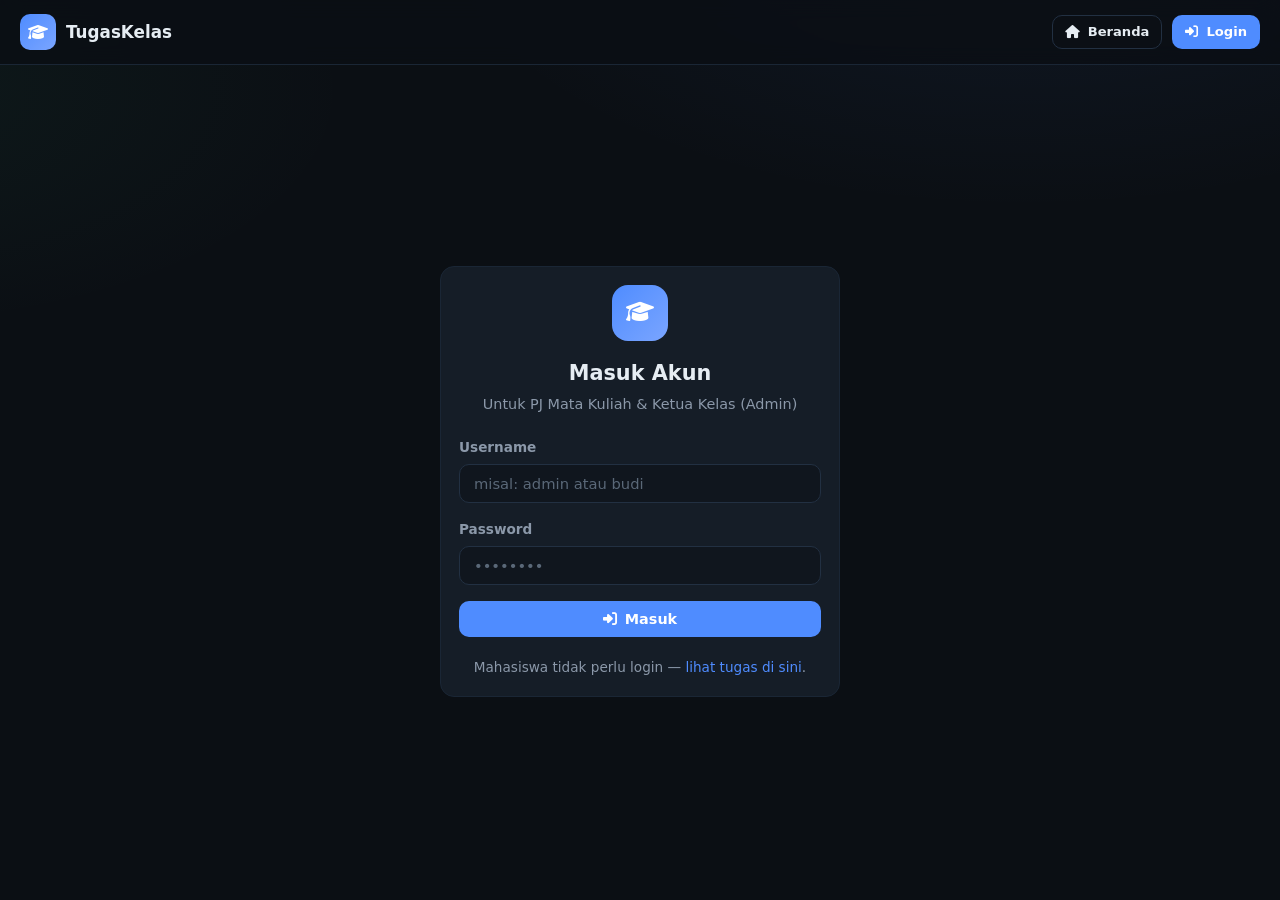
==== admin.html @ 450c9c96 "first commit" ====
<!DOCTYPE html>
<html lang="id">
<head>
  <meta charset="UTF-8" />
  <meta name="viewport" content="width=device-width, initial-scale=1.0" />
  <title>Admin — TugasKelas</title>
  <link rel="stylesheet" href="assets/css/style.css?v=4" />
  <link rel="stylesheet" href="assets/vendor/fontawesome/css/all.min.css?v=4" />
</head>
<body>
  <header id="app-header"></header>

  <main class="container">
    <section class="page-head">
      <h1><i class="fa-solid fa-gauge-high"></i> Dashboard Admin</h1>
      <p>Kelola mata kuliah, akun PJ, dan pantau aktivitas tugas kelas.</p>
    </section>

    <!-- Statistik -->
    <section class="grid grid-4">
      <div class="card stat-card">
        <span class="stat-icon"><i class="fa-solid fa-book-open"></i></span>
        <span class="stat-value" id="stat-matkul">–</span>
        <span class="stat-label">Mata Kuliah</span>
      </div>
      <div class="card stat-card">
        <span class="stat-icon"><i class="fa-solid fa-user-tie"></i></span>
        <span class="stat-value" id="stat-pj">–</span>
        <span class="stat-label">Akun PJ</span>
      </div>
      <div class="card stat-card">
        <span class="stat-icon"><i class="fa-solid fa-clipboard-list"></i></span>
        <span class="stat-value" id="stat-tugas">–</span>
        <span class="stat-label">Total Tugas</span>
      </div>
      <div class="card stat-card">
        <span class="stat-icon"><i class="fa-solid fa-hourglass-half"></i></span>
        <span class="stat-value" id="stat-aktif">–</span>
        <span class="stat-label">Tugas Aktif</span>
      </div>
    </section>

    <!-- Tabs -->
    <div class="tabs mt-3">
      <button class="tab-btn active" data-tab="tab-matkul"><i class="fa-solid fa-book"></i> Mata Kuliah</button>
      <button class="tab-btn" data-tab="tab-pj"><i class="fa-solid fa-users"></i> Akun PJ</button>
    </div>

    <!-- Tab: Mata Kuliah -->
    <section id="tab-matkul" class="tab-pane active">
      <div class="flex-between mb-2">
        <h2>Daftar Mata Kuliah</h2>
        <button class="btn btn-primary" id="btn-add-matkul">
          <i class="fa-solid fa-plus"></i> Tambah Matkul
        </button>
      </div>
      <div class="table-wrap">
        <table class="table">
          <thead>
            <tr>
              <th>Kode</th><th>Nama</th><th>PJ</th><th>Tugas</th><th>Status</th><th>Aksi</th>
            </tr>
          </thead>
          <tbody id="matkul-tbody"></tbody>
        </table>
      </div>
    </section>

    <!-- Tab: Akun PJ -->
    <section id="tab-pj" class="tab-pane">
      <div class="flex-between mb-2">
        <h2>Daftar Akun</h2>
        <button class="btn btn-primary" id="btn-add-pj">
          <i class="fa-solid fa-user-plus"></i> Buat Akun
        </button>
      </div>
      <div class="table-wrap">
        <table class="table">
          <thead>
            <tr>
              <th>Nama</th><th>Username</th><th>Role</th><th>Matkul Diampu</th><th>Status</th><th>Aksi</th>
            </tr>
          </thead>
          <tbody id="pj-tbody"></tbody>
        </table>
      </div>
    </section>
  </main>

  <script src="assets/vendor/supabase.js?v=8"></script>
  <script src="assets/js/config.js?v=8"></script>
  <script src="assets/js/supabase-client.js?v=8"></script>
  <script src="assets/js/utils.js?v=8"></script>
  <script src="assets/js/ui.js?v=8"></script>
  <script src="assets/js/admin.js?v=8"></script>
</body>
</html>
---- assets/css/style.css ----
/* ============================================================
   Manajemen Tugas Kelas — Clean Dark Mode / Academic Dashboard
   Mobile-first, card-based
   ============================================================ */

:root {
  --bg: #0b0f14;
  --bg-soft: #10161e;
  --card: #151d27;
  --card-hover: #1a2431;
  --border: #223042;
  --border-soft: #1a2635;
  --text: #e6edf3;
  --muted: #8b98a9;
  --primary: #4f8cff;
  --primary-strong: #3b76e6;
  --primary-soft: rgba(79, 140, 255, 0.14);
  --danger: #ff5d6c;
  --danger-soft: rgba(255, 93, 108, 0.14);
  --warning: #ffb648;
  --warning-soft: rgba(255, 182, 72, 0.14);
  --success: #3fd68f;
  --success-soft: rgba(63, 214, 143, 0.14);
  --radius: 14px;
  --radius-sm: 10px;
  --shadow: 0 8px 28px rgba(0, 0, 0, 0.35);
  --font: "Segoe UI", system-ui, -apple-system, Roboto, "Helvetica Neue", sans-serif;
}

* { margin: 0; padding: 0; box-sizing: border-box; }

html { scroll-behavior: smooth; }

body {
  font-family: var(--font);
  background:
    radial-gradient(1000px 500px at 80% -10%, rgba(79, 140, 255, 0.08), transparent 60%),
    radial-gradient(800px 400px at -10% 10%, rgba(63, 214, 143, 0.05), transparent 60%),
    var(--bg);
  color: var(--text);
  min-height: 100vh;
  line-height: 1.55;
}

a { color: var(--primary); text-decoration: none; }
a:hover { text-decoration: underline; }

/* ---------- Navbar ---------- */
.navbar {
  position: sticky;
  top: 0;
  z-index: 50;
  display: flex;
  align-items: center;
  justify-content: space-between;
  gap: 12px;
  padding: 14px 20px;
  background: rgba(11, 15, 20, 0.85);
  backdrop-filter: blur(10px);
  border-bottom: 1px solid var(--border-soft);
}

.brand {
  display: flex;
  align-items: center;
  gap: 10px;
  font-weight: 700;
  font-size: 1.05rem;
  color: var(--text);
}
.brand:hover { text-decoration: none; }
.brand .logo {
  width: 36px; height: 36px;
  display: grid; place-items: center;
  border-radius: 10px;
  background: linear-gradient(135deg, var(--primary), #7aa5ff);
  color: #fff;
  font-size: 1rem;
}

.nav-actions { display: flex; align-items: center; gap: 10px; }

.nav-user {
  display: flex; align-items: center; gap: 8px;
  color: var(--muted); font-size: 0.9rem;
}
.nav-user strong { color: var(--text); }

/* ---------- Layout ---------- */
.container { max-width: 1100px; margin: 0 auto; padding: 24px 20px 80px; }

.page-head { margin-bottom: 22px; }
.page-head h1 { font-size: 1.6rem; letter-spacing: -0.02em; }
.page-head p { color: var(--muted); margin-top: 4px; }

.section-title {
  display: flex; align-items: center; justify-content: space-between;
  gap: 12px; margin: 26px 0 14px;
}
.section-title h2 { font-size: 1.15rem; }
.section-title .link { font-size: 0.88rem; }

/* ---------- Grid & Cards ---------- */
.grid { display: grid; gap: 14px; }
.grid-2 { grid-template-columns: 1fr; }
.grid-3 { grid-template-columns: 1fr; }
.grid-4 { grid-template-columns: repeat(2, 1fr); }

@media (min-width: 700px) {
  .grid-2 { grid-template-columns: repeat(2, 1fr); }
  .grid-3 { grid-template-columns: repeat(3, 1fr); }
  .grid-4 { grid-template-columns: repeat(4, 1fr); }
}

.card {
  background: var(--card);
  border: 1px solid var(--border-soft);
  border-radius: var(--radius);
  padding: 18px;
  transition: border-color 0.15s ease, transform 0.15s ease, background 0.15s ease;
}
.card.clickable { cursor: pointer; }
.card.clickable:hover {
  background: var(--card-hover);
  border-color: var(--border);
  transform: translateY(-2px);
}

.card h3 { font-size: 1.02rem; margin-bottom: 4px; }
.card .sub { color: var(--muted); font-size: 0.88rem; }

.stat-card { display: flex; flex-direction: column; gap: 6px; }
.stat-card .stat-icon {
  width: 38px; height: 38px;
  display: grid; place-items: center;
  border-radius: 10px;
  background: var(--primary-soft);
  color: var(--primary);
  font-size: 1rem;
}
.stat-card .stat-value { font-size: 1.7rem; font-weight: 700; letter-spacing: -0.03em; }
.stat-card .stat-label { color: var(--muted); font-size: 0.85rem; }

/* ---------- Task card ---------- */
.task-card { display: flex; flex-direction: column; gap: 10px; }
.task-card .task-top {
  display: flex; align-items: flex-start; justify-content: space-between; gap: 10px;
}
.task-card .task-title { font-weight: 600; font-size: 1rem; }
.task-card .task-desc {
  color: var(--muted); font-size: 0.88rem;
  display: -webkit-box; -webkit-line-clamp: 2; -webkit-box-orient: vertical;
  overflow: hidden;
}
.task-meta {
  display: flex; flex-wrap: wrap; gap: 8px; align-items: center;
  font-size: 0.8rem; color: var(--muted);
}
.task-meta .chip {
  display: inline-flex; align-items: center; gap: 6px;
  background: var(--bg-soft);
  border: 1px solid var(--border-soft);
  padding: 3px 10px; border-radius: 999px;
}
.task-actions { display: flex; gap: 8px; margin-top: auto; padding-top: 4px; }

/* ---------- Badges & deadline status ---------- */
.badge {
  display: inline-flex; align-items: center; gap: 6px;
  padding: 3px 11px; border-radius: 999px;
  font-size: 0.78rem; font-weight: 600; white-space: nowrap;
}
.badge-late   { background: var(--danger-soft);  color: var(--danger); }
.badge-today  { background: var(--danger-soft);  color: var(--danger); }
.badge-soon   { background: var(--warning-soft); color: var(--warning); }
.badge-safe   { background: var(--success-soft); color: var(--success); }
.badge-muted  { background: var(--bg-soft); color: var(--muted); }
.badge-primary{ background: var(--primary-soft); color: var(--primary); }

.dot { width: 8px; height: 8px; border-radius: 50%; display: inline-block; }
.dot-late { background: var(--danger); }
.dot-soon { background: var(--warning); }
.dot-safe { background: var(--success); }

/* ---------- Buttons ---------- */
.btn {
  display: inline-flex; align-items: center; justify-content: center; gap: 8px;
  padding: 9px 16px;
  border: 1px solid transparent;
  border-radius: var(--radius-sm);
  font-family: inherit; font-size: 0.9rem; font-weight: 600;
  cursor: pointer;
  transition: filter 0.15s ease, background 0.15s ease, border-color 0.15s ease;
  text-decoration: none !important;
  white-space: nowrap;
}
.btn:disabled { opacity: 0.55; cursor: not-allowed; }
.btn-primary { background: var(--primary); color: #fff; }
.btn-primary:hover:not(:disabled) { background: var(--primary-strong); }
.btn-ghost {
  background: transparent; color: var(--text);
  border-color: var(--border);
}
.btn-ghost:hover:not(:disabled) { background: var(--bg-soft); }
.btn-danger { background: var(--danger-soft); color: var(--danger); border-color: transparent; }
.btn-danger:hover:not(:disabled) { filter: brightness(1.15); }
.btn-sm { padding: 6px 12px; font-size: 0.82rem; }
.btn-block { width: 100%; }
.btn-icon { padding: 8px; }

/* ---------- Forms ---------- */
.form-group { margin-bottom: 16px; }
.form-group label {
  display: block; margin-bottom: 6px;
  font-size: 0.85rem; font-weight: 600; color: var(--muted);
}
.form-group .hint { font-size: 0.78rem; color: var(--muted); margin-top: 5px; }

.input, select.input, textarea.input {
  width: 100%;
  padding: 10px 14px;
  background: var(--bg-soft);
  border: 1px solid var(--border);
  border-radius: var(--radius-sm);
  color: var(--text);
  font-family: inherit; font-size: 0.92rem;
  outline: none;
  transition: border-color 0.15s ease, box-shadow 0.15s ease;
}
.input:focus { border-color: var(--primary); box-shadow: 0 0 0 3px var(--primary-soft); }
.input::placeholder { color: #5a6878; }
textarea.input { resize: vertical; min-height: 90px; }
select.input option { background: var(--bg-soft); }

.form-row { display: grid; gap: 14px; grid-template-columns: 1fr; }
@media (min-width: 640px) { .form-row-2 { grid-template-columns: 1fr 1fr; } }

input[type="datetime-local"] { color-scheme: dark; }

/* ---------- Search / Filter bar ---------- */
.toolbar {
  display: flex; flex-wrap: wrap; gap: 10px;
  margin-bottom: 18px;
}
.toolbar .search-box { position: relative; flex: 1 1 220px; }
.toolbar .search-box i {
  position: absolute; left: 13px; top: 50%;
  transform: translateY(-50%); color: var(--muted); font-size: 0.85rem;
}
.toolbar .search-box .input { padding-left: 36px; }
.toolbar select.input { flex: 0 1 200px; }

/* ---------- Empty & loading state ---------- */
.empty-state {
  text-align: center;
  padding: 48px 20px;
  border: 1px dashed var(--border);
  border-radius: var(--radius);
  color: var(--muted);
}
.empty-state i { font-size: 1.8rem; margin-bottom: 10px; display: block; color: var(--border); }
.empty-state p { font-size: 0.92rem; }

.loading { display: flex; align-items: center; justify-content: center; gap: 10px; padding: 40px; color: var(--muted); }
.spinner {
  width: 22px; height: 22px;
  border: 3px solid var(--border);
  border-top-color: var(--primary);
  border-radius: 50%;
  animation: spin 0.8s linear infinite;
}
@keyframes spin { to { transform: rotate(360deg); } }

.skeleton {
  border-radius: var(--radius);
  background: linear-gradient(90deg, var(--card) 25%, var(--card-hover) 50%, var(--card) 75%);
  background-size: 200% 100%;
  animation: shimmer 1.3s infinite;
  height: 110px;
}
@keyframes shimmer { to { background-position: -200% 0; } }

/* ---------- Modal ---------- */
.modal-overlay {
  position: fixed; inset: 0; z-index: 100;
  display: none;
  align-items: flex-start; justify-content: center;
  padding: 24px 16px;
  background: rgba(4, 7, 10, 0.72);
  backdrop-filter: blur(4px);
  overflow-y: auto;
}
.modal-overlay.open { display: flex; }

.modal {
  width: 100%; max-width: 560px;
  background: var(--card);
  border: 1px solid var(--border);
  border-radius: var(--radius);
  box-shadow: var(--shadow);
  animation: modalIn 0.18s ease;
  margin: auto 0;
}
.modal-lg { max-width: 720px; }
@keyframes modalIn {
  from { opacity: 0; transform: translateY(14px) scale(0.98); }
  to   { opacity: 1; transform: none; }
}

.modal-head {
  display: flex; align-items: center; justify-content: space-between;
  gap: 12px; padding: 16px 20px;
  border-bottom: 1px solid var(--border-soft);
}
.modal-head h3 { font-size: 1.05rem; }
.modal-close {
  background: none; border: none; color: var(--muted);
  font-size: 1.1rem; cursor: pointer; padding: 6px; border-radius: 8px;
}
.modal-close:hover { background: var(--bg-soft); color: var(--text); }
.modal-body { padding: 20px; max-height: 70vh; overflow-y: auto; }
.modal-foot {
  display: flex; justify-content: flex-end; gap: 10px;
  padding: 14px 20px;
  border-top: 1px solid var(--border-soft);
}

.detail-list { display: grid; gap: 12px; }
.detail-item .d-label {
  font-size: 0.75rem; text-transform: uppercase; letter-spacing: 0.06em;
  color: var(--muted); margin-bottom: 3px; font-weight: 700;
}
.detail-item .d-value { font-size: 0.94rem; white-space: pre-wrap; word-break: break-word; }

/* ---------- Table ---------- */
.table-wrap { overflow-x: auto; border: 1px solid var(--border-soft); border-radius: var(--radius); }
table.table { width: 100%; border-collapse: collapse; font-size: 0.9rem; min-width: 640px; }
.table th, .table td {
  padding: 12px 14px; text-align: left;
  border-bottom: 1px solid var(--border-soft);
}
.table th {
  background: var(--bg-soft);
  color: var(--muted);
  font-size: 0.78rem; text-transform: uppercase; letter-spacing: 0.05em;
}
.table tr:last-child td { border-bottom: none; }
.table tbody tr:hover { background: var(--card-hover); }
.table .row-actions { display: flex; gap: 6px; }

/* ---------- Toast ---------- */
#toast-container {
  position: fixed; bottom: 20px; right: 20px; z-index: 200;
  display: flex; flex-direction: column; gap: 10px;
  max-width: min(360px, calc(100vw - 40px));
}
.toast {
  display: flex; align-items: center; gap: 10px;
  background: var(--card);
  border: 1px solid var(--border);
  border-left: 4px solid var(--primary);
  border-radius: var(--radius-sm);
  padding: 12px 16px;
  font-size: 0.9rem;
  box-shadow: var(--shadow);
  animation: toastIn 0.2s ease;
}
.toast.success { border-left-color: var(--success); }
.toast.error   { border-left-color: var(--danger); }
.toast i { font-size: 1rem; }
.toast.success i { color: var(--success); }
.toast.error i   { color: var(--danger); }
.toast.info i    { color: var(--primary); }
@keyframes toastIn {
  from { opacity: 0; transform: translateX(24px); }
  to   { opacity: 1; transform: none; }
}
.toast.hide { opacity: 0; transition: opacity 0.25s ease; }

/* ---------- Tabs (PJ/Admin) ---------- */
.tabs {
  display: flex; gap: 6px;
  background: var(--bg-soft);
  border: 1px solid var(--border-soft);
  border-radius: var(--radius-sm);
  padding: 4px;
  margin-bottom: 20px;
  overflow-x: auto;
}
.tab-btn {
  flex: 1;
  padding: 9px 14px;
  background: none; border: none; border-radius: 8px;
  color: var(--muted); font-family: inherit; font-weight: 600; font-size: 0.88rem;
  cursor: pointer; white-space: nowrap;
}
.tab-btn.active { background: var(--primary); color: #fff; }
.tab-pane { display: none; }
.tab-pane.active { display: block; }

/* ---------- Login ---------- */
.auth-wrap {
  min-height: calc(100vh - 67px);
  display: grid; place-items: center;
  padding: 24px 16px;
}
.auth-card { width: 100%; max-width: 400px; }
.auth-card .auth-logo {
  width: 56px; height: 56px; margin: 0 auto 16px;
  display: grid; place-items: center;
  border-radius: 16px;
  background: linear-gradient(135deg, var(--primary), #7aa5ff);
  color: #fff; font-size: 1.4rem;
}
.auth-card h1 { text-align: center; font-size: 1.3rem; margin-bottom: 4px; }
.auth-card .auth-sub { text-align: center; color: var(--muted); font-size: 0.9rem; margin-bottom: 22px; }
.auth-error {
  display: none;
  background: var(--danger-soft); color: var(--danger);
  border-radius: var(--radius-sm);
  padding: 10px 14px; font-size: 0.86rem; margin-bottom: 14px;
}
.auth-error.show { display: block; }

/* ---------- Misc ---------- */
.text-muted { color: var(--muted); }
.text-danger { color: var(--danger); }
.text-sm { font-size: 0.85rem; }
.mt-1 { margin-top: 6px; } .mt-2 { margin-top: 12px; } .mt-3 { margin-top: 20px; }
.mb-2 { margin-bottom: 12px; }
.flex-between { display: flex; align-items: center; justify-content: space-between; gap: 10px; flex-wrap: wrap; }
.hidden { display: none !important; }

code.chip {
  font-family: "Cascadia Code", Consolas, monospace;
  font-size: 0.75rem;
  background: var(--primary-soft); color: var(--primary);
  padding: 2px 8px; border-radius: 6px;
}

footer.footer {
  border-top: 1px solid var(--border-soft);
  color: var(--muted);
  text-align: center;
  padding: 18px;
  font-size: 0.82rem;
}

@media (max-width: 560px) {
  .page-head h1 { font-size: 1.35rem; }
  .modal-foot { flex-direction: column-reverse; }
  .modal-foot .btn { width: 100%; }
}
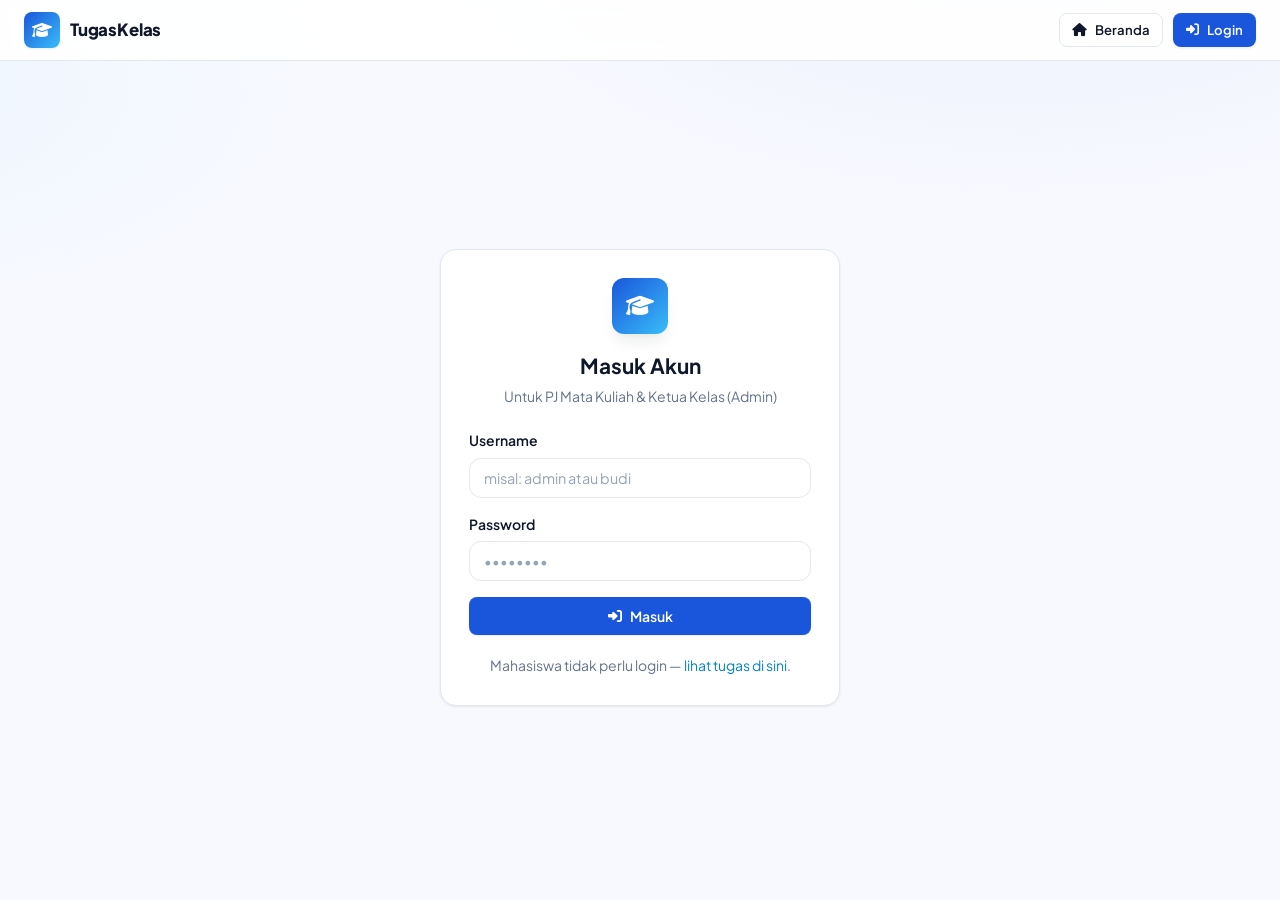
==== commit eabc0867: "ganti UI" ====
--- a/admin.html
+++ b/admin.html
@@ -4,7 +4,7 @@
   <meta charset="UTF-8" />
   <meta name="viewport" content="width=device-width, initial-scale=1.0" />
   <title>Admin — TugasKelas</title>
-  <link rel="stylesheet" href="assets/css/style.css?v=4" />
+  <link rel="stylesheet" href="assets/css/style.css?v=5" />
   <link rel="stylesheet" href="assets/vendor/fontawesome/css/all.min.css?v=4" />
 </head>
 <body>
--- a/assets/css/style.css
+++ b/assets/css/style.css
@@ -1,30 +1,51 @@
+/* Font utama: Plus Jakarta Sans (Google Fonts) — @import wajib di baris paling atas */
+@import url("https://fonts.googleapis.com/css2?family=Plus+Jakarta+Sans:wght@400;500;600;700;800&display=swap");
+
 /* ============================================================
-   Manajemen Tugas Kelas — Clean Dark Mode / Academic Dashboard
+   Manajemen Tugas Kelas — Sistem Desain Jadwal Tugas Kelas A
+   Portal akademik maskulin, modern, cerah (crisp light mode)
    Mobile-first, card-based
    ============================================================ */
 
 :root {
-  --bg: #0b0f14;
-  --bg-soft: #10161e;
-  --card: #151d27;
-  --card-hover: #1a2431;
-  --border: #223042;
-  --border-soft: #1a2635;
-  --text: #e6edf3;
-  --muted: #8b98a9;
-  --primary: #4f8cff;
-  --primary-strong: #3b76e6;
-  --primary-soft: rgba(79, 140, 255, 0.14);
-  --danger: #ff5d6c;
-  --danger-soft: rgba(255, 93, 108, 0.14);
-  --warning: #ffb648;
-  --warning-soft: rgba(255, 182, 72, 0.14);
-  --success: #3fd68f;
-  --success-soft: rgba(63, 214, 143, 0.14);
-  --radius: 14px;
-  --radius-sm: 10px;
-  --shadow: 0 8px 28px rgba(0, 0, 0, 0.35);
-  --font: "Segoe UI", system-ui, -apple-system, Roboto, "Helvetica Neue", sans-serif;
+  /* Brand & Primary (Design.md — maskulin & tech) */
+  --primary: #1a56db;         /* Deep Royal Blue */
+  --primary-strong: #164ab8;  /* hover/aktif */
+  --primary-soft: #eff4ff;    /* Blue 50 — bg badge aktif, hover sekunder */
+  --primary-soft-rgb: 26, 86, 219;
+
+  --navy: #0f172a;            /* Slate 900 — judul & penekanan */
+  --accent: #0284c7;          /* Sky 600 — link */
+  --accent-bright: #38bdf8;   /* Sky 400 — aksen countdown/progres */
+
+  /* Surfaces & Neutrals (cerah & bersih) */
+  --bg: #f8f9ff;              /* Soft blue-tinted off-white */
+  --bg-soft: #eef1fb;         /* input bg / area sekunder */
+  --card: #ffffff;
+  --card-hover: #f9fafd;
+  --border: #e2e8f0;          /* Slate 200 */
+  --border-soft: #edf1f7;
+  --text: #0f172a;
+  --muted: #64748b;           /* Slate 500 */
+
+  /* Status & priority (deadline tokens) */
+  --danger: #ef4444;
+  --danger-soft: #fef2f2;
+  --warning: #f59e0b;
+  --warning-soft: #fffbeb;
+  --success: #10b981;
+  --success-soft: #ecfdf5;
+  --info: #3b82f6;            /* Normal / Info */
+  --info-soft: #eff6ff;
+
+  /* Radius & shadow (design.md) */
+  --radius: 16px;             /* rounded-2xl — container utama/banner */
+  --radius-md: 12px;          /* rounded-xl — kartu, input */
+  --radius-sm: 8px;
+  --radius-xs: 6px;           /* rounded-md — pill badge, indikator */
+  --shadow: 0 10px 15px -3px rgba(15, 23, 42, 0.08), 0 4px 6px -4px rgba(15, 23, 42, 0.04);
+  --shadow-subtle: 0 1px 3px 0 rgba(0, 0, 0, 0.05), 0 1px 2px 0 rgba(0, 0, 0, 0.03);
+  --font: "Plus Jakarta Sans", "Segoe UI", system-ui, -apple-system, Roboto, sans-serif;
 }
 
 * { margin: 0; padding: 0; box-sizing: border-box; }
@@ -34,18 +55,19 @@
 body {
   font-family: var(--font);
   background:
-    radial-gradient(1000px 500px at 80% -10%, rgba(79, 140, 255, 0.08), transparent 60%),
-    radial-gradient(800px 400px at -10% 10%, rgba(63, 214, 143, 0.05), transparent 60%),
+    radial-gradient(1000px 500px at 80% -10%, rgba(26, 86, 219, 0.06), transparent 60%),
+    radial-gradient(800px 400px at -10% 10%, rgba(56, 189, 248, 0.05), transparent 60%),
     var(--bg);
   color: var(--text);
   min-height: 100vh;
   line-height: 1.55;
-}
-
-a { color: var(--primary); text-decoration: none; }
+  font-size: 0.9375rem;
+}
+
+a { color: var(--accent); text-decoration: none; }
 a:hover { text-decoration: underline; }
 
-/* ---------- Navbar ---------- */
+/* ---------- App Shell & Top Navigation ---------- */
 .navbar {
   position: sticky;
   top: 0;
@@ -54,54 +76,64 @@
   align-items: center;
   justify-content: space-between;
   gap: 12px;
-  padding: 14px 20px;
-  background: rgba(11, 15, 20, 0.85);
+  padding: 12px 24px;
+  background: rgba(255, 255, 255, 0.88);
   backdrop-filter: blur(10px);
-  border-bottom: 1px solid var(--border-soft);
+  border-bottom: 1px solid var(--border);
 }
 
 .brand {
   display: flex;
   align-items: center;
   gap: 10px;
-  font-weight: 700;
+  font-weight: 800;
   font-size: 1.05rem;
-  color: var(--text);
+  letter-spacing: -0.01em;
+  color: var(--navy);
 }
 .brand:hover { text-decoration: none; }
 .brand .logo {
   width: 36px; height: 36px;
   display: grid; place-items: center;
-  border-radius: 10px;
-  background: linear-gradient(135deg, var(--primary), #7aa5ff);
+  border-radius: var(--radius-sm);
+  background: linear-gradient(135deg, var(--primary), var(--accent-bright));
   color: #fff;
   font-size: 1rem;
+  box-shadow: var(--shadow-subtle);
 }
 
 .nav-actions { display: flex; align-items: center; gap: 10px; }
 
 .nav-user {
   display: flex; align-items: center; gap: 8px;
-  color: var(--muted); font-size: 0.9rem;
-}
-.nav-user strong { color: var(--text); }
+  color: var(--muted); font-size: 0.875rem; font-weight: 500;
+}
+.nav-user strong { color: var(--navy); font-weight: 600; }
 
 /* ---------- Layout ---------- */
-.container { max-width: 1100px; margin: 0 auto; padding: 24px 20px 80px; }
-
-.page-head { margin-bottom: 22px; }
-.page-head h1 { font-size: 1.6rem; letter-spacing: -0.02em; }
-.page-head p { color: var(--muted); margin-top: 4px; }
+.container { max-width: 1100px; margin: 0 auto; padding: 28px 20px 80px; }
+
+.page-head { margin-bottom: 24px; }
+.page-head h1 {
+  font-size: 2.25rem;          /* Display / Hero H1 */
+  font-weight: 800;
+  line-height: 1.2;
+  letter-spacing: -0.02em;
+  color: var(--navy);
+}
+.page-head h1 i { color: var(--primary); }
+.page-head p { color: var(--muted); margin-top: 6px; font-size: 0.9375rem; }
 
 .section-title {
   display: flex; align-items: center; justify-content: space-between;
-  gap: 12px; margin: 26px 0 14px;
-}
-.section-title h2 { font-size: 1.15rem; }
-.section-title .link { font-size: 0.88rem; }
+  gap: 12px; margin: 30px 0 14px;
+}
+.section-title h2 { font-size: 1.5rem; font-weight: 700; line-height: 1.3; color: var(--navy); }
+.section-title h2 i { color: var(--primary); }
+.section-title .link { font-size: 0.875rem; font-weight: 600; }
 
 /* ---------- Grid & Cards ---------- */
-.grid { display: grid; gap: 14px; }
+.grid { display: grid; gap: 16px; }
 .grid-2 { grid-template-columns: 1fr; }
 .grid-3 { grid-template-columns: 1fr; }
 .grid-4 { grid-template-columns: repeat(2, 1fr); }
@@ -114,61 +146,68 @@
 
 .card {
   background: var(--card);
-  border: 1px solid var(--border-soft);
-  border-radius: var(--radius);
+  border: 1px solid var(--border);
+  border-radius: var(--radius-md);
   padding: 18px;
-  transition: border-color 0.15s ease, transform 0.15s ease, background 0.15s ease;
+  box-shadow: var(--shadow-subtle);
+  transition: box-shadow 0.2s ease, transform 0.2s ease, border-color 0.2s ease;
 }
 .card.clickable { cursor: pointer; }
 .card.clickable:hover {
-  background: var(--card-hover);
-  border-color: var(--border);
+  border-color: var(--primary);
+  box-shadow: var(--shadow);
   transform: translateY(-2px);
 }
 
-.card h3 { font-size: 1.02rem; margin-bottom: 4px; }
-.card .sub { color: var(--muted); font-size: 0.88rem; }
-
+.card h3 { font-size: 1.125rem; font-weight: 600; line-height: 1.4; margin-bottom: 4px; color: var(--navy); }
+.card .sub { color: var(--muted); font-size: 0.875rem; }
+
+/* ---------- Stat cards ---------- */
 .stat-card { display: flex; flex-direction: column; gap: 6px; }
 .stat-card .stat-icon {
-  width: 38px; height: 38px;
+  width: 40px; height: 40px;
   display: grid; place-items: center;
-  border-radius: 10px;
+  border-radius: var(--radius-sm);
   background: var(--primary-soft);
   color: var(--primary);
   font-size: 1rem;
 }
-.stat-card .stat-value { font-size: 1.7rem; font-weight: 700; letter-spacing: -0.03em; }
-.stat-card .stat-label { color: var(--muted); font-size: 0.85rem; }
-
-/* ---------- Task card ---------- */
+.stat-card .stat-value {
+  font-size: 1.9rem; font-weight: 800;
+  letter-spacing: -0.03em; color: var(--navy);
+  font-variant-numeric: tabular-nums;
+}
+.stat-card .stat-label { color: var(--muted); font-size: 0.875rem; font-weight: 500; }
+
+/* ---------- Kartu Tugas (Assignment Card) ---------- */
 .task-card { display: flex; flex-direction: column; gap: 10px; }
 .task-card .task-top {
   display: flex; align-items: flex-start; justify-content: space-between; gap: 10px;
 }
-.task-card .task-title { font-weight: 600; font-size: 1rem; }
+.task-card .task-title { font-weight: 600; font-size: 1rem; line-height: 1.4; color: var(--navy); }
 .task-card .task-desc {
-  color: var(--muted); font-size: 0.88rem;
+  color: var(--muted); font-size: 0.875rem; line-height: 1.5;
   display: -webkit-box; -webkit-line-clamp: 2; -webkit-box-orient: vertical;
   overflow: hidden;
 }
 .task-meta {
   display: flex; flex-wrap: wrap; gap: 8px; align-items: center;
-  font-size: 0.8rem; color: var(--muted);
+  font-size: 0.75rem; font-weight: 500; color: var(--muted);
 }
 .task-meta .chip {
   display: inline-flex; align-items: center; gap: 6px;
   background: var(--bg-soft);
   border: 1px solid var(--border-soft);
-  padding: 3px 10px; border-radius: 999px;
+  padding: 3px 10px; border-radius: var(--radius-xs);
+  font-weight: 500;
 }
 .task-actions { display: flex; gap: 8px; margin-top: auto; padding-top: 4px; }
 
 /* ---------- Badges & deadline status ---------- */
 .badge {
   display: inline-flex; align-items: center; gap: 6px;
-  padding: 3px 11px; border-radius: 999px;
-  font-size: 0.78rem; font-weight: 600; white-space: nowrap;
+  padding: 3px 11px; border-radius: var(--radius-xs);
+  font-size: 0.78rem; font-weight: 600; line-height: 1.4; white-space: nowrap;
 }
 .badge-late   { background: var(--danger-soft);  color: var(--danger); }
 .badge-today  { background: var(--danger-soft);  color: var(--danger); }
@@ -188,22 +227,22 @@
   padding: 9px 16px;
   border: 1px solid transparent;
   border-radius: var(--radius-sm);
-  font-family: inherit; font-size: 0.9rem; font-weight: 600;
+  font-family: inherit; font-size: 0.875rem; font-weight: 600;
   cursor: pointer;
-  transition: filter 0.15s ease, background 0.15s ease, border-color 0.15s ease;
+  transition: filter 0.15s ease, background 0.15s ease, border-color 0.15s ease, box-shadow 0.15s ease;
   text-decoration: none !important;
   white-space: nowrap;
 }
 .btn:disabled { opacity: 0.55; cursor: not-allowed; }
-.btn-primary { background: var(--primary); color: #fff; }
+.btn-primary { background: var(--primary); color: #fff; box-shadow: var(--shadow-subtle); }
 .btn-primary:hover:not(:disabled) { background: var(--primary-strong); }
 .btn-ghost {
-  background: transparent; color: var(--text);
+  background: #fff; color: var(--navy);
   border-color: var(--border);
 }
-.btn-ghost:hover:not(:disabled) { background: var(--bg-soft); }
+.btn-ghost:hover:not(:disabled) { background: var(--primary-soft); border-color: var(--primary); color: var(--primary); }
 .btn-danger { background: var(--danger-soft); color: var(--danger); border-color: transparent; }
-.btn-danger:hover:not(:disabled) { filter: brightness(1.15); }
+.btn-danger:hover:not(:disabled) { filter: brightness(0.96); background: #fee2e2; }
 .btn-sm { padding: 6px 12px; font-size: 0.82rem; }
 .btn-block { width: 100%; }
 .btn-icon { padding: 8px; }
@@ -212,30 +251,30 @@
 .form-group { margin-bottom: 16px; }
 .form-group label {
   display: block; margin-bottom: 6px;
-  font-size: 0.85rem; font-weight: 600; color: var(--muted);
+  font-size: 0.875rem; font-weight: 600; color: var(--navy);
 }
 .form-group .hint { font-size: 0.78rem; color: var(--muted); margin-top: 5px; }
 
 .input, select.input, textarea.input {
   width: 100%;
   padding: 10px 14px;
-  background: var(--bg-soft);
+  background: #fff;
   border: 1px solid var(--border);
-  border-radius: var(--radius-sm);
+  border-radius: var(--radius-md);
   color: var(--text);
-  font-family: inherit; font-size: 0.92rem;
+  font-family: inherit; font-size: 0.9rem;
   outline: none;
   transition: border-color 0.15s ease, box-shadow 0.15s ease;
 }
-.input:focus { border-color: var(--primary); box-shadow: 0 0 0 3px var(--primary-soft); }
-.input::placeholder { color: #5a6878; }
+.input:focus { border-color: var(--primary); box-shadow: 0 0 0 3px rgba(var(--primary-soft-rgb), 0.15); }
+.input::placeholder { color: #94a3b8; }
 textarea.input { resize: vertical; min-height: 90px; }
-select.input option { background: var(--bg-soft); }
+select.input option { background: #fff; }
 
 .form-row { display: grid; gap: 14px; grid-template-columns: 1fr; }
 @media (min-width: 640px) { .form-row-2 { grid-template-columns: 1fr 1fr; } }
 
-input[type="datetime-local"] { color-scheme: dark; }
+input[type="datetime-local"] { color-scheme: light; }
 
 /* ---------- Search / Filter bar ---------- */
 .toolbar {
@@ -247,7 +286,7 @@
   position: absolute; left: 13px; top: 50%;
   transform: translateY(-50%); color: var(--muted); font-size: 0.85rem;
 }
-.toolbar .search-box .input { padding-left: 36px; }
+.toolbar .search-box .input { padding-left: 36px; border-radius: var(--radius-md); }
 .toolbar select.input { flex: 0 1 200px; }
 
 /* ---------- Empty & loading state ---------- */
@@ -255,7 +294,8 @@
   text-align: center;
   padding: 48px 20px;
   border: 1px dashed var(--border);
-  border-radius: var(--radius);
+  border-radius: var(--radius-md);
+  background: #fff;
   color: var(--muted);
 }
 .empty-state i { font-size: 1.8rem; margin-bottom: 10px; display: block; color: var(--border); }
@@ -272,11 +312,12 @@
 @keyframes spin { to { transform: rotate(360deg); } }
 
 .skeleton {
-  border-radius: var(--radius);
-  background: linear-gradient(90deg, var(--card) 25%, var(--card-hover) 50%, var(--card) 75%);
+  border-radius: var(--radius-md);
+  background: linear-gradient(90deg, #eef1f9 25%, #f7f8fd 50%, #eef1f9 75%);
   background-size: 200% 100%;
   animation: shimmer 1.3s infinite;
   height: 110px;
+  border: 1px solid var(--border-soft);
 }
 @keyframes shimmer { to { background-position: -200% 0; } }
 
@@ -286,7 +327,7 @@
   display: none;
   align-items: flex-start; justify-content: center;
   padding: 24px 16px;
-  background: rgba(4, 7, 10, 0.72);
+  background: rgba(15, 23, 42, 0.45);
   backdrop-filter: blur(4px);
   overflow-y: auto;
 }
@@ -296,8 +337,8 @@
   width: 100%; max-width: 560px;
   background: var(--card);
   border: 1px solid var(--border);
-  border-radius: var(--radius);
-  box-shadow: var(--shadow);
+  border-radius: var(--radius);   /* rounded-2xl container utama */
+  box-shadow: 0 20px 50px -12px rgba(15, 23, 42, 0.25);
   animation: modalIn 0.18s ease;
   margin: auto 0;
 }
@@ -310,19 +351,19 @@
 .modal-head {
   display: flex; align-items: center; justify-content: space-between;
   gap: 12px; padding: 16px 20px;
-  border-bottom: 1px solid var(--border-soft);
-}
-.modal-head h3 { font-size: 1.05rem; }
+  border-bottom: 1px solid var(--border);
+}
+.modal-head h3 { font-size: 1.125rem; font-weight: 700; color: var(--navy); }
 .modal-close {
   background: none; border: none; color: var(--muted);
-  font-size: 1.1rem; cursor: pointer; padding: 6px; border-radius: 8px;
-}
-.modal-close:hover { background: var(--bg-soft); color: var(--text); }
+  font-size: 1.1rem; cursor: pointer; padding: 6px; border-radius: var(--radius-xs);
+}
+.modal-close:hover { background: var(--bg-soft); color: var(--navy); }
 .modal-body { padding: 20px; max-height: 70vh; overflow-y: auto; }
 .modal-foot {
   display: flex; justify-content: flex-end; gap: 10px;
   padding: 14px 20px;
-  border-top: 1px solid var(--border-soft);
+  border-top: 1px solid var(--border);
 }
 
 .detail-list { display: grid; gap: 12px; }
@@ -330,19 +371,25 @@
   font-size: 0.75rem; text-transform: uppercase; letter-spacing: 0.06em;
   color: var(--muted); margin-bottom: 3px; font-weight: 700;
 }
-.detail-item .d-value { font-size: 0.94rem; white-space: pre-wrap; word-break: break-word; }
+.detail-item .d-value { font-size: 0.9375rem; white-space: pre-wrap; word-break: break-word; }
 
 /* ---------- Table ---------- */
-.table-wrap { overflow-x: auto; border: 1px solid var(--border-soft); border-radius: var(--radius); }
-table.table { width: 100%; border-collapse: collapse; font-size: 0.9rem; min-width: 640px; }
+.table-wrap {
+  overflow-x: auto;
+  border: 1px solid var(--border);
+  border-radius: var(--radius-md);
+  background: #fff;
+  box-shadow: var(--shadow-subtle);
+}
+table.table { width: 100%; border-collapse: collapse; font-size: 0.875rem; min-width: 640px; }
 .table th, .table td {
   padding: 12px 14px; text-align: left;
   border-bottom: 1px solid var(--border-soft);
 }
 .table th {
-  background: var(--bg-soft);
-  color: var(--muted);
-  font-size: 0.78rem; text-transform: uppercase; letter-spacing: 0.05em;
+  background: var(--primary-soft);
+  color: var(--navy);
+  font-size: 0.75rem; text-transform: uppercase; letter-spacing: 0.05em; font-weight: 700;
 }
 .table tr:last-child td { border-bottom: none; }
 .table tbody tr:hover { background: var(--card-hover); }
@@ -356,12 +403,12 @@
 }
 .toast {
   display: flex; align-items: center; gap: 10px;
-  background: var(--card);
+  background: #fff;
   border: 1px solid var(--border);
   border-left: 4px solid var(--primary);
   border-radius: var(--radius-sm);
   padding: 12px 16px;
-  font-size: 0.9rem;
+  font-size: 0.875rem;
   box-shadow: var(--shadow);
   animation: toastIn 0.2s ease;
 }
@@ -381,7 +428,7 @@
 .tabs {
   display: flex; gap: 6px;
   background: var(--bg-soft);
-  border: 1px solid var(--border-soft);
+  border: 1px solid var(--border);
   border-radius: var(--radius-sm);
   padding: 4px;
   margin-bottom: 20px;
@@ -390,11 +437,12 @@
 .tab-btn {
   flex: 1;
   padding: 9px 14px;
-  background: none; border: none; border-radius: 8px;
-  color: var(--muted); font-family: inherit; font-weight: 600; font-size: 0.88rem;
+  background: none; border: none; border-radius: var(--radius-xs);
+  color: var(--muted); font-family: inherit; font-weight: 600; font-size: 0.875rem;
   cursor: pointer; white-space: nowrap;
-}
-.tab-btn.active { background: var(--primary); color: #fff; }
+  transition: background 0.15s ease, color 0.15s ease;
+}
+.tab-btn.active { background: var(--primary); color: #fff; box-shadow: var(--shadow-subtle); }
 .tab-pane { display: none; }
 .tab-pane.active { display: block; }
 
@@ -404,19 +452,21 @@
   display: grid; place-items: center;
   padding: 24px 16px;
 }
-.auth-card { width: 100%; max-width: 400px; }
+.auth-card { width: 100%; max-width: 400px; padding: 28px; border-radius: var(--radius); }
 .auth-card .auth-logo {
   width: 56px; height: 56px; margin: 0 auto 16px;
   display: grid; place-items: center;
-  border-radius: 16px;
-  background: linear-gradient(135deg, var(--primary), #7aa5ff);
+  border-radius: var(--radius-md);
+  background: linear-gradient(135deg, var(--primary), var(--accent-bright));
   color: #fff; font-size: 1.4rem;
-}
-.auth-card h1 { text-align: center; font-size: 1.3rem; margin-bottom: 4px; }
-.auth-card .auth-sub { text-align: center; color: var(--muted); font-size: 0.9rem; margin-bottom: 22px; }
+  box-shadow: var(--shadow);
+}
+.auth-card h1 { text-align: center; font-size: 1.3rem; font-weight: 700; margin-bottom: 4px; color: var(--navy); }
+.auth-card .auth-sub { text-align: center; color: var(--muted); font-size: 0.875rem; margin-bottom: 22px; }
 .auth-error {
   display: none;
   background: var(--danger-soft); color: var(--danger);
+  border: 1px solid rgba(239, 68, 68, 0.25);
   border-radius: var(--radius-sm);
   padding: 10px 14px; font-size: 0.86rem; margin-bottom: 14px;
 }
@@ -425,7 +475,7 @@
 /* ---------- Misc ---------- */
 .text-muted { color: var(--muted); }
 .text-danger { color: var(--danger); }
-.text-sm { font-size: 0.85rem; }
+.text-sm { font-size: 0.875rem; }
 .mt-1 { margin-top: 6px; } .mt-2 { margin-top: 12px; } .mt-3 { margin-top: 20px; }
 .mb-2 { margin-bottom: 12px; }
 .flex-between { display: flex; align-items: center; justify-content: space-between; gap: 10px; flex-wrap: wrap; }
@@ -433,21 +483,22 @@
 
 code.chip {
   font-family: "Cascadia Code", Consolas, monospace;
-  font-size: 0.75rem;
+  font-size: 0.75rem; font-weight: 600;
   background: var(--primary-soft); color: var(--primary);
-  padding: 2px 8px; border-radius: 6px;
+  padding: 2px 8px; border-radius: var(--radius-xs);
 }
 
 footer.footer {
-  border-top: 1px solid var(--border-soft);
+  border-top: 1px solid var(--border);
   color: var(--muted);
   text-align: center;
   padding: 18px;
-  font-size: 0.82rem;
+  font-size: 0.75rem;
+  background: #fff;
 }
 
 @media (max-width: 560px) {
-  .page-head h1 { font-size: 1.35rem; }
+  .page-head h1 { font-size: 1.75rem; }
   .modal-foot { flex-direction: column-reverse; }
   .modal-foot .btn { width: 100%; }
 }
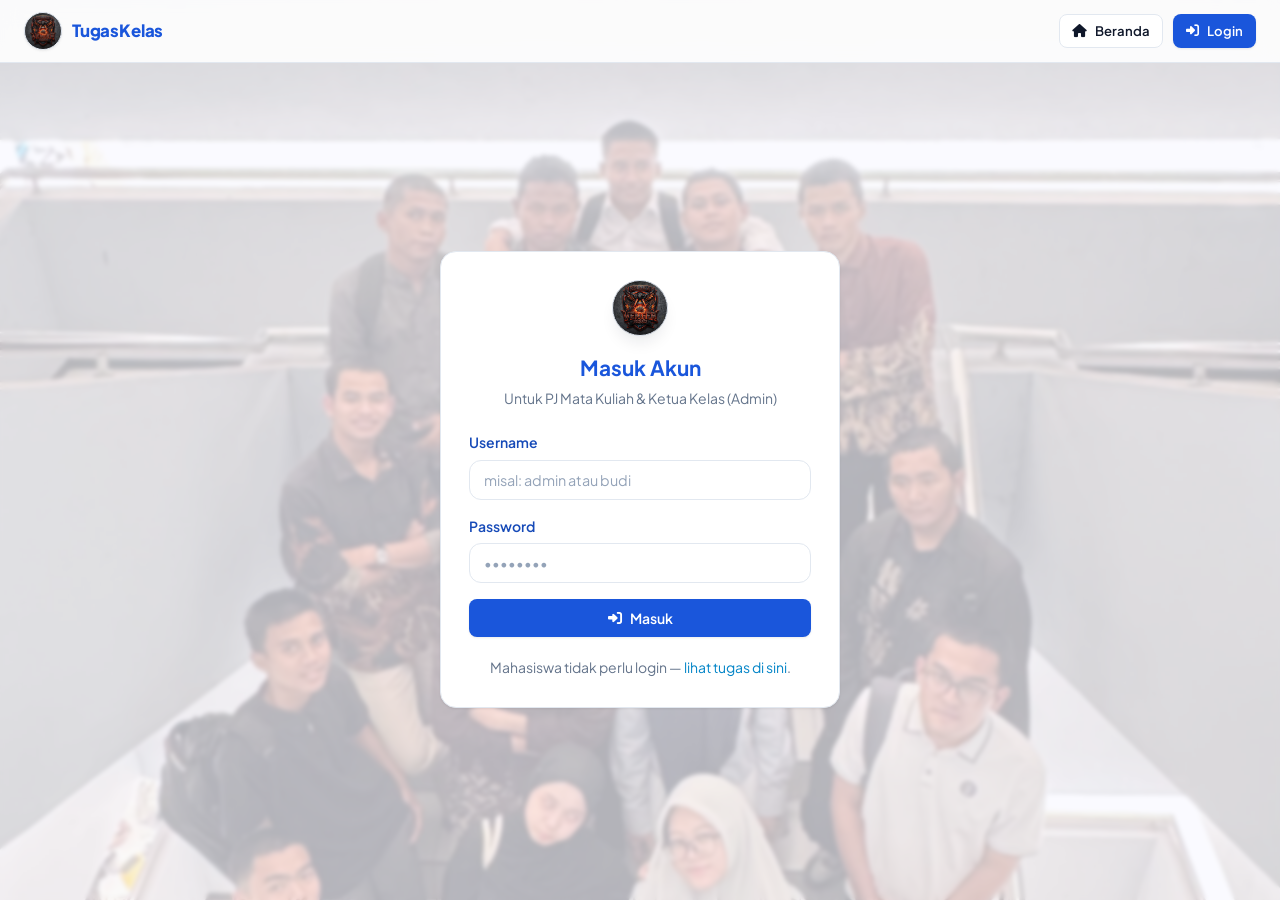
==== commit 43847efe: "update UI" ====
--- a/admin.html
+++ b/admin.html
@@ -4,7 +4,7 @@
   <meta charset="UTF-8" />
   <meta name="viewport" content="width=device-width, initial-scale=1.0" />
   <title>Admin — TugasKelas</title>
-  <link rel="stylesheet" href="assets/css/style.css?v=5" />
+  <link rel="stylesheet" href="assets/css/style.css?v=6" />
   <link rel="stylesheet" href="assets/vendor/fontawesome/css/all.min.css?v=4" />
 </head>
 <body>
--- a/assets/css/style.css
+++ b/assets/css/style.css
@@ -54,10 +54,9 @@
 
 body {
   font-family: var(--font);
+  /* Background gambar assets/images/bacground.webp — tampil jelas tanpa overlay putih */
   background:
-    radial-gradient(1000px 500px at 80% -10%, rgba(26, 86, 219, 0.06), transparent 60%),
-    radial-gradient(800px 400px at -10% 10%, rgba(56, 189, 248, 0.05), transparent 60%),
-    var(--bg);
+    url("../images/bacground.webp") center / cover no-repeat fixed var(--bg);
   color: var(--text);
   min-height: 100vh;
   line-height: 1.55;
@@ -89,18 +88,18 @@
   font-weight: 800;
   font-size: 1.05rem;
   letter-spacing: -0.01em;
-  color: var(--navy);
+  color: var(--primary);
 }
 .brand:hover { text-decoration: none; }
 .brand .logo {
-  width: 36px; height: 36px;
+  width: 38px; height: 38px;
   display: grid; place-items: center;
-  border-radius: var(--radius-sm);
-  background: linear-gradient(135deg, var(--primary), var(--accent-bright));
-  color: #fff;
-  font-size: 1rem;
+  border-radius: 50%;
+  background: url("../images/logo.webp") center / cover no-repeat, var(--navy);
+  border: 1px solid var(--border);
   box-shadow: var(--shadow-subtle);
 }
+.brand .logo i { display: none; }
 
 .nav-actions { display: flex; align-items: center; gap: 10px; }
 
@@ -108,7 +107,7 @@
   display: flex; align-items: center; gap: 8px;
   color: var(--muted); font-size: 0.875rem; font-weight: 500;
 }
-.nav-user strong { color: var(--navy); font-weight: 600; }
+.nav-user strong { color: var(--primary); font-weight: 600; }
 
 /* ---------- Layout ---------- */
 .container { max-width: 1100px; margin: 0 auto; padding: 28px 20px 80px; }
@@ -119,17 +118,20 @@
   font-weight: 800;
   line-height: 1.2;
   letter-spacing: -0.02em;
-  color: var(--navy);
-}
-.page-head h1 i { color: var(--primary); }
+  background: linear-gradient(90deg, var(--primary), var(--accent-bright));
+  -webkit-background-clip: text;
+  background-clip: text;
+  color: transparent;
+}
+.page-head h1 i { color: var(--accent); }
 .page-head p { color: var(--muted); margin-top: 6px; font-size: 0.9375rem; }
 
 .section-title {
   display: flex; align-items: center; justify-content: space-between;
   gap: 12px; margin: 30px 0 14px;
 }
-.section-title h2 { font-size: 1.5rem; font-weight: 700; line-height: 1.3; color: var(--navy); }
-.section-title h2 i { color: var(--primary); }
+.section-title h2 { font-size: 1.5rem; font-weight: 700; line-height: 1.3; color: var(--primary); }
+.section-title h2 i { color: var(--accent); }
 .section-title .link { font-size: 0.875rem; font-weight: 600; }
 
 /* ---------- Grid & Cards ---------- */
@@ -159,7 +161,7 @@
   transform: translateY(-2px);
 }
 
-.card h3 { font-size: 1.125rem; font-weight: 600; line-height: 1.4; margin-bottom: 4px; color: var(--navy); }
+.card h3 { font-size: 1.125rem; font-weight: 600; line-height: 1.4; margin-bottom: 4px; color: var(--primary-strong); }
 .card .sub { color: var(--muted); font-size: 0.875rem; }
 
 /* ---------- Stat cards ---------- */
@@ -174,7 +176,7 @@
 }
 .stat-card .stat-value {
   font-size: 1.9rem; font-weight: 800;
-  letter-spacing: -0.03em; color: var(--navy);
+  letter-spacing: -0.03em; color: var(--primary);
   font-variant-numeric: tabular-nums;
 }
 .stat-card .stat-label { color: var(--muted); font-size: 0.875rem; font-weight: 500; }
@@ -184,7 +186,7 @@
 .task-card .task-top {
   display: flex; align-items: flex-start; justify-content: space-between; gap: 10px;
 }
-.task-card .task-title { font-weight: 600; font-size: 1rem; line-height: 1.4; color: var(--navy); }
+.task-card .task-title { font-weight: 600; font-size: 1rem; line-height: 1.4; color: var(--primary-strong); }
 .task-card .task-desc {
   color: var(--muted); font-size: 0.875rem; line-height: 1.5;
   display: -webkit-box; -webkit-line-clamp: 2; -webkit-box-orient: vertical;
@@ -251,7 +253,7 @@
 .form-group { margin-bottom: 16px; }
 .form-group label {
   display: block; margin-bottom: 6px;
-  font-size: 0.875rem; font-weight: 600; color: var(--navy);
+  font-size: 0.875rem; font-weight: 600; color: var(--primary-strong);
 }
 .form-group .hint { font-size: 0.78rem; color: var(--muted); margin-top: 5px; }
 
@@ -353,7 +355,7 @@
   gap: 12px; padding: 16px 20px;
   border-bottom: 1px solid var(--border);
 }
-.modal-head h3 { font-size: 1.125rem; font-weight: 700; color: var(--navy); }
+.modal-head h3 { font-size: 1.125rem; font-weight: 700; color: var(--primary); }
 .modal-close {
   background: none; border: none; color: var(--muted);
   font-size: 1.1rem; cursor: pointer; padding: 6px; border-radius: var(--radius-xs);
@@ -388,7 +390,7 @@
 }
 .table th {
   background: var(--primary-soft);
-  color: var(--navy);
+  color: var(--primary-strong);
   font-size: 0.75rem; text-transform: uppercase; letter-spacing: 0.05em; font-weight: 700;
 }
 .table tr:last-child td { border-bottom: none; }
@@ -456,12 +458,13 @@
 .auth-card .auth-logo {
   width: 56px; height: 56px; margin: 0 auto 16px;
   display: grid; place-items: center;
-  border-radius: var(--radius-md);
-  background: linear-gradient(135deg, var(--primary), var(--accent-bright));
-  color: #fff; font-size: 1.4rem;
+  border-radius: 50%;
+  background: url("../images/logo.webp") center / cover no-repeat, var(--navy);
+  border: 1px solid var(--border);
   box-shadow: var(--shadow);
 }
-.auth-card h1 { text-align: center; font-size: 1.3rem; font-weight: 700; margin-bottom: 4px; color: var(--navy); }
+.auth-card .auth-logo i { display: none; }
+.auth-card h1 { text-align: center; font-size: 1.3rem; font-weight: 700; margin-bottom: 4px; color: var(--primary); }
 .auth-card .auth-sub { text-align: center; color: var(--muted); font-size: 0.875rem; margin-bottom: 22px; }
 .auth-error {
   display: none;
@@ -502,3 +505,21 @@
   .modal-foot { flex-direction: column-reverse; }
   .modal-foot .btn { width: 100%; }
 }
+
+/* ============================================================
+   Overlay Samar untuk Meningkatkan Keterbacaan Teks
+   ============================================================ */
+body {
+  position: relative;
+}
+
+body::before {
+  content: "";
+  position: fixed;
+  inset: 0;
+  z-index: -1;
+  /* Overlay putih transparan (70%) dengan efek blur halus */
+  background: rgba(248, 249, 255, 0.72);
+  backdrop-filter: blur(2px);
+  pointer-events: none;
+}
